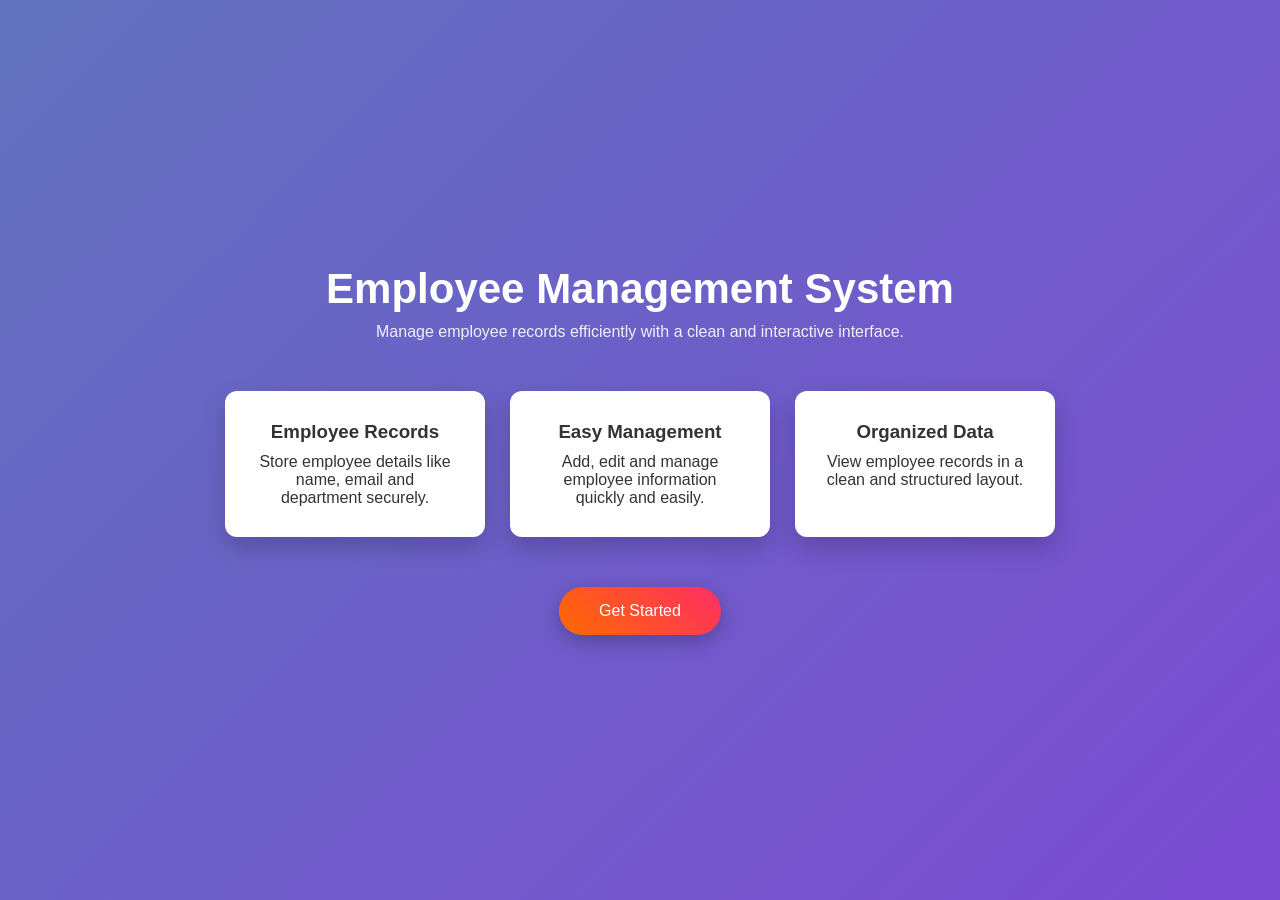
==== index.html @ ab0f7299 "Frontend deploye" ====
<!DOCTYPE html>
<html lang="en">
<head>

<meta charset="UTF-8">
<meta name="viewport" content="width=device-width, initial-scale=1.0">

<title>Employee Management System</title>

<style>

*{
margin:0;
padding:0;
box-sizing:border-box;
font-family:Segoe UI, sans-serif;
}

body{

height:100vh;
display:flex;
justify-content:center;
align-items:center;

background:linear-gradient(135deg,#5f72be,#9b23ea,#36d1dc);
background-size:400% 400%;
animation:gradientMove 10s ease infinite;

}

/* Gradient animation */

@keyframes gradientMove{

0%{background-position:0% 50%;}
50%{background-position:100% 50%;}
100%{background-position:0% 50%;}

}

.container{

text-align:center;
max-width:1000px;
padding:20px;
color:white;

animation:fadeIn 1.5s ease;

}

/* Fade animation */

@keyframes fadeIn{

from{
opacity:0;
transform:translateY(30px);
}

to{
opacity:1;
transform:translateY(0);
}

}

h1{

font-size:42px;
margin-bottom:10px;

}

.subtitle{

margin-bottom:50px;
opacity:0.9;

}

/* Cards layout */

.cards{

display:flex;
justify-content:center;
gap:25px;
flex-wrap:wrap;

}

/* White cards */

.card{

background:white;
color:#333;

padding:30px;
width:260px;

border-radius:12px;

box-shadow:0 10px 25px rgba(0,0,0,0.2);

transition:0.3s;

}

/* Hover effect */

.card:hover{

transform:translateY(-12px) scale(1.03);

box-shadow:0 15px 35px rgba(0,0,0,0.3);

}

.card h3{

margin-bottom:10px;

}

/* Button */

.start-btn{

margin-top:50px;

padding:15px 40px;

border:none;

border-radius:30px;

font-size:16px;

background:linear-gradient(45deg,#ff6a00,#ff2e63);

color:white;

cursor:pointer;

transition:0.3s;

box-shadow:0 6px 20px rgba(0,0,0,0.25);

}

/* Button hover */

.start-btn:hover{

transform:scale(1.1);

box-shadow:0 10px 30px rgba(0,0,0,0.3);

}

/* Button click */

.start-btn:active{

transform:scale(0.95);

}

</style>

</head>

<body>

<div class="container">

<h1>Employee Management System</h1>

<p class="subtitle">
Manage employee records efficiently with a clean and interactive interface.
</p>

<div class="cards">

<div class="card">
<h3>Employee Records</h3>
<p>Store employee details like name, email and department securely.</p>
</div>

<div class="card">
<h3>Easy Management</h3>
<p>Add, edit and manage employee information quickly and easily.</p>
</div>

<div class="card">
<h3>Organized Data</h3>
<p>View employee records in a clean and structured layout.</p>
</div>

</div>

<button class="start-btn" onclick="goToLogin()">Get Started</button>

</div>

<script>

function goToLogin(){
window.location.href="login.html";
}

</script>

</body>
</html>
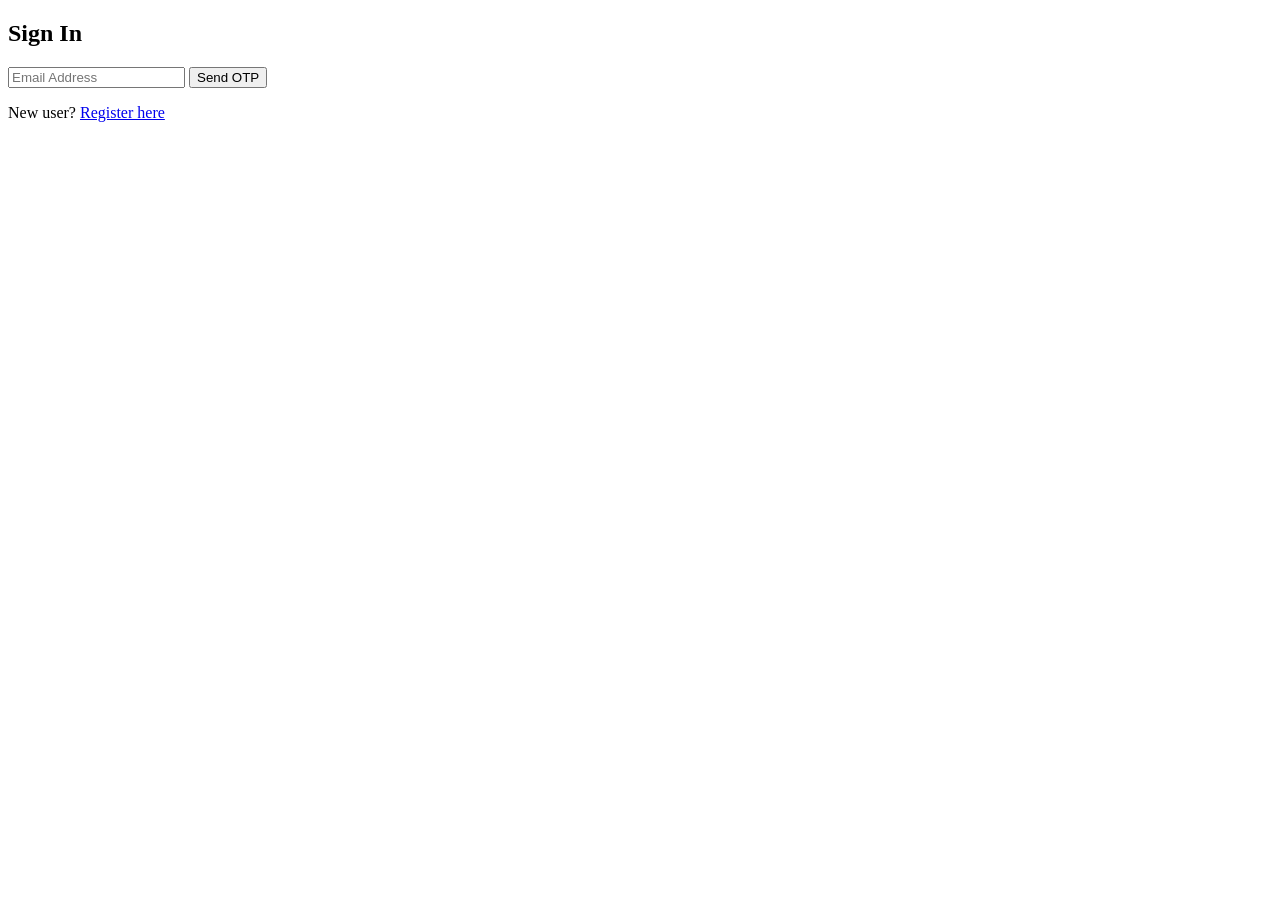
==== commit 1dc1f0f6: "Re Commit" ====
--- a/index.html
+++ b/index.html
@@ -1,219 +1,35 @@
-
 <!DOCTYPE html>
 <html lang="en">
 <head>
+    <meta charset="UTF-8">
+    <meta name="viewport" content="width=device-width, initial-scale=1.0">
+    <title>Employee Management - Login</title>
+    <link rel="stylesheet" href="style.css">
+</head>
+<body>
+    <div class="auth-container">
+        <div id="login-box" class="card">
+            <h2>Sign In</h2>
+            <input type="email" id="login-email" placeholder="Email Address" required>
+            <button id="btn-request-otp">Send OTP</button>
+            
+            <div id="otp-section" style="display: none; margin-top: 15px;">
+                <input type="text" id="login-otp" placeholder="Enter 6-digit OTP">
+                <button id="btn-verify-otp">Verify & Login</button>
+            </div>
+            <p>New user? <a href="#" onclick="toggleAuth()">Register here</a></p>
+        </div>
 
-<meta charset="UTF-8">
-<meta name="viewport" content="width=device-width, initial-scale=1.0">
-
-<title>Employee Management System</title>
-
-<style>
-
-*{
-margin:0;
-padding:0;
-box-sizing:border-box;
-font-family:Segoe UI, sans-serif;
-}
-
-body{
-
-height:100vh;
-display:flex;
-justify-content:center;
-align-items:center;
-
-background:linear-gradient(135deg,#5f72be,#9b23ea,#36d1dc);
-background-size:400% 400%;
-animation:gradientMove 10s ease infinite;
-
-}
-
-/* Gradient animation */
-
-@keyframes gradientMove{
-
-0%{background-position:0% 50%;}
-50%{background-position:100% 50%;}
-100%{background-position:0% 50%;}
-
-}
-
-.container{
-
-text-align:center;
-max-width:1000px;
-padding:20px;
-color:white;
-
-animation:fadeIn 1.5s ease;
-
-}
-
-/* Fade animation */
-
-@keyframes fadeIn{
-
-from{
-opacity:0;
-transform:translateY(30px);
-}
-
-to{
-opacity:1;
-transform:translateY(0);
-}
-
-}
-
-h1{
-
-font-size:42px;
-margin-bottom:10px;
-
-}
-
-.subtitle{
-
-margin-bottom:50px;
-opacity:0.9;
-
-}
-
-/* Cards layout */
-
-.cards{
-
-display:flex;
-justify-content:center;
-gap:25px;
-flex-wrap:wrap;
-
-}
-
-/* White cards */
-
-.card{
-
-background:white;
-color:#333;
-
-padding:30px;
-width:260px;
-
-border-radius:12px;
-
-box-shadow:0 10px 25px rgba(0,0,0,0.2);
-
-transition:0.3s;
-
-}
-
-/* Hover effect */
-
-.card:hover{
-
-transform:translateY(-12px) scale(1.03);
-
-box-shadow:0 15px 35px rgba(0,0,0,0.3);
-
-}
-
-.card h3{
-
-margin-bottom:10px;
-
-}
-
-/* Button */
-
-.start-btn{
-
-margin-top:50px;
-
-padding:15px 40px;
-
-border:none;
-
-border-radius:30px;
-
-font-size:16px;
-
-background:linear-gradient(45deg,#ff6a00,#ff2e63);
-
-color:white;
-
-cursor:pointer;
-
-transition:0.3s;
-
-box-shadow:0 6px 20px rgba(0,0,0,0.25);
-
-}
-
-/* Button hover */
-
-.start-btn:hover{
-
-transform:scale(1.1);
-
-box-shadow:0 10px 30px rgba(0,0,0,0.3);
-
-}
-
-/* Button click */
-
-.start-btn:active{
-
-transform:scale(0.95);
-
-}
-
-</style>
-
-</head>
-
-<body>
-
-<div class="container">
-
-<h1>Employee Management System</h1>
-
-<p class="subtitle">
-Manage employee records efficiently with a clean and interactive interface.
-</p>
-
-<div class="cards">
-
-<div class="card">
-<h3>Employee Records</h3>
-<p>Store employee details like name, email and department securely.</p>
-</div>
-
-<div class="card">
-<h3>Easy Management</h3>
-<p>Add, edit and manage employee information quickly and easily.</p>
-</div>
-
-<div class="card">
-<h3>Organized Data</h3>
-<p>View employee records in a clean and structured layout.</p>
-</div>
-
-</div>
-
-<button class="start-btn" onclick="goToLogin()">Get Started</button>
-
-</div>
-
-<script>
-
-function goToLogin(){
-window.location.href="login.html";
-}
-
-</script>
-
+        <div id="register-box" class="card" style="display: none;">
+            <h2>Register Employee</h2>
+            <input type="text" id="reg-firstname" placeholder="First Name">
+            <input type="text" id="reg-lastname" placeholder="Last Name">
+            <input type="email" id="reg-email" placeholder="Email">
+            <input type="text" id="reg-designation" placeholder="Designation">
+            <button id="btn-register">Create Account</button>
+            <p>Already have an account? <a href="#" onclick="toggleAuth()">Login</a></p>
+        </div>
+    </div>
+    <script type="module" src="app.js"></script>
 </body>
-</html>
+</html>
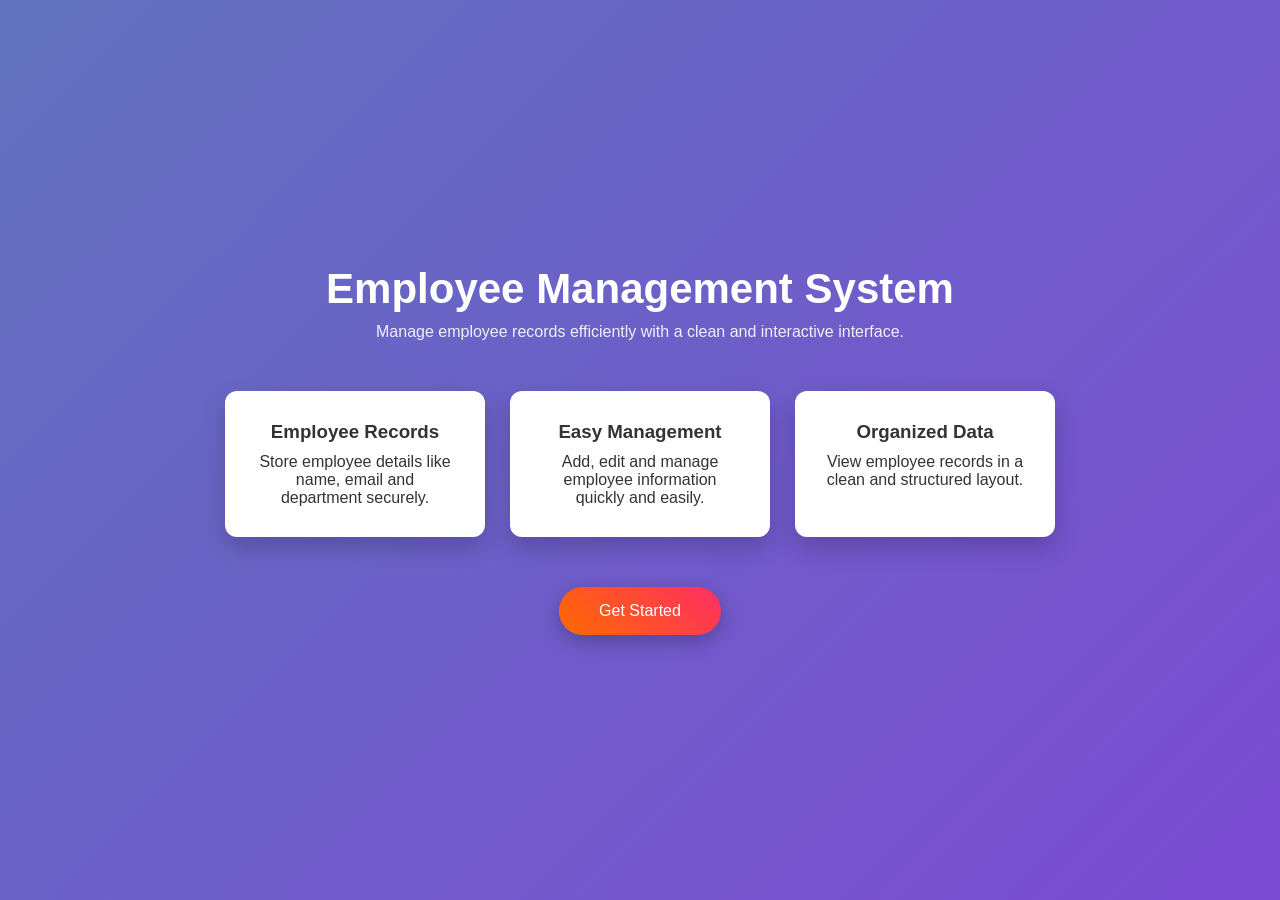
==== commit f1d9206e: "Initial Commit" ====
--- a/index.html
+++ b/index.html
@@ -1,35 +1,218 @@
 <!DOCTYPE html>
 <html lang="en">
 <head>
-    <meta charset="UTF-8">
-    <meta name="viewport" content="width=device-width, initial-scale=1.0">
-    <title>Employee Management - Login</title>
-    <link rel="stylesheet" href="style.css">
+
+<meta charset="UTF-8">
+<meta name="viewport" content="width=device-width, initial-scale=1.0">
+
+<title>Employee Management System</title>
+
+<style>
+
+*{
+margin:0;
+padding:0;
+box-sizing:border-box;
+font-family:Segoe UI, sans-serif;
+}
+
+body{
+
+height:100vh;
+display:flex;
+justify-content:center;
+align-items:center;
+
+background:linear-gradient(135deg,#5f72be,#9b23ea,#36d1dc);
+background-size:400% 400%;
+animation:gradientMove 10s ease infinite;
+
+}
+
+/* Gradient animation */
+
+@keyframes gradientMove{
+
+0%{background-position:0% 50%;}
+50%{background-position:100% 50%;}
+100%{background-position:0% 50%;}
+
+}
+
+.container{
+
+text-align:center;
+max-width:1000px;
+padding:20px;
+color:white;
+
+animation:fadeIn 1.5s ease;
+
+}
+
+/* Fade animation */
+
+@keyframes fadeIn{
+
+from{
+opacity:0;
+transform:translateY(30px);
+}
+
+to{
+opacity:1;
+transform:translateY(0);
+}
+
+}
+
+h1{
+
+font-size:42px;
+margin-bottom:10px;
+
+}
+
+.subtitle{
+
+margin-bottom:50px;
+opacity:0.9;
+
+}
+
+/* Cards layout */
+
+.cards{
+
+display:flex;
+justify-content:center;
+gap:25px;
+flex-wrap:wrap;
+
+}
+
+/* White cards */
+
+.card{
+
+background:white;
+color:#333;
+
+padding:30px;
+width:260px;
+
+border-radius:12px;
+
+box-shadow:0 10px 25px rgba(0,0,0,0.2);
+
+transition:0.3s;
+
+}
+
+/* Hover effect */
+
+.card:hover{
+
+transform:translateY(-12px) scale(1.03);
+
+box-shadow:0 15px 35px rgba(0,0,0,0.3);
+
+}
+
+.card h3{
+
+margin-bottom:10px;
+
+}
+
+/* Button */
+
+.start-btn{
+
+margin-top:50px;
+
+padding:15px 40px;
+
+border:none;
+
+border-radius:30px;
+
+font-size:16px;
+
+background:linear-gradient(45deg,#ff6a00,#ff2e63);
+
+color:white;
+
+cursor:pointer;
+
+transition:0.3s;
+
+box-shadow:0 6px 20px rgba(0,0,0,0.25);
+
+}
+
+/* Button hover */
+
+.start-btn:hover{
+
+transform:scale(1.1);
+
+box-shadow:0 10px 30px rgba(0,0,0,0.3);
+
+}
+
+/* Button click */
+
+.start-btn:active{
+
+transform:scale(0.95);
+
+}
+
+</style>
+
 </head>
+
 <body>
-    <div class="auth-container">
-        <div id="login-box" class="card">
-            <h2>Sign In</h2>
-            <input type="email" id="login-email" placeholder="Email Address" required>
-            <button id="btn-request-otp">Send OTP</button>
-            
-            <div id="otp-section" style="display: none; margin-top: 15px;">
-                <input type="text" id="login-otp" placeholder="Enter 6-digit OTP">
-                <button id="btn-verify-otp">Verify & Login</button>
-            </div>
-            <p>New user? <a href="#" onclick="toggleAuth()">Register here</a></p>
-        </div>
-
-        <div id="register-box" class="card" style="display: none;">
-            <h2>Register Employee</h2>
-            <input type="text" id="reg-firstname" placeholder="First Name">
-            <input type="text" id="reg-lastname" placeholder="Last Name">
-            <input type="email" id="reg-email" placeholder="Email">
-            <input type="text" id="reg-designation" placeholder="Designation">
-            <button id="btn-register">Create Account</button>
-            <p>Already have an account? <a href="#" onclick="toggleAuth()">Login</a></p>
-        </div>
-    </div>
-    <script type="module" src="app.js"></script>
+
+<div class="container">
+
+<h1>Employee Management System</h1>
+
+<p class="subtitle">
+Manage employee records efficiently with a clean and interactive interface.
+</p>
+
+<div class="cards">
+
+<div class="card">
+<h3>Employee Records</h3>
+<p>Store employee details like name, email and department securely.</p>
+</div>
+
+<div class="card">
+<h3>Easy Management</h3>
+<p>Add, edit and manage employee information quickly and easily.</p>
+</div>
+
+<div class="card">
+<h3>Organized Data</h3>
+<p>View employee records in a clean and structured layout.</p>
+</div>
+
+</div>
+
+<button class="start-btn" onclick="goToLogin()">Get Started</button>
+
+</div>
+
+<script>
+
+function goToLogin(){
+window.location.href="login.html";
+}
+
+</script>
+
 </body>
 </html>
